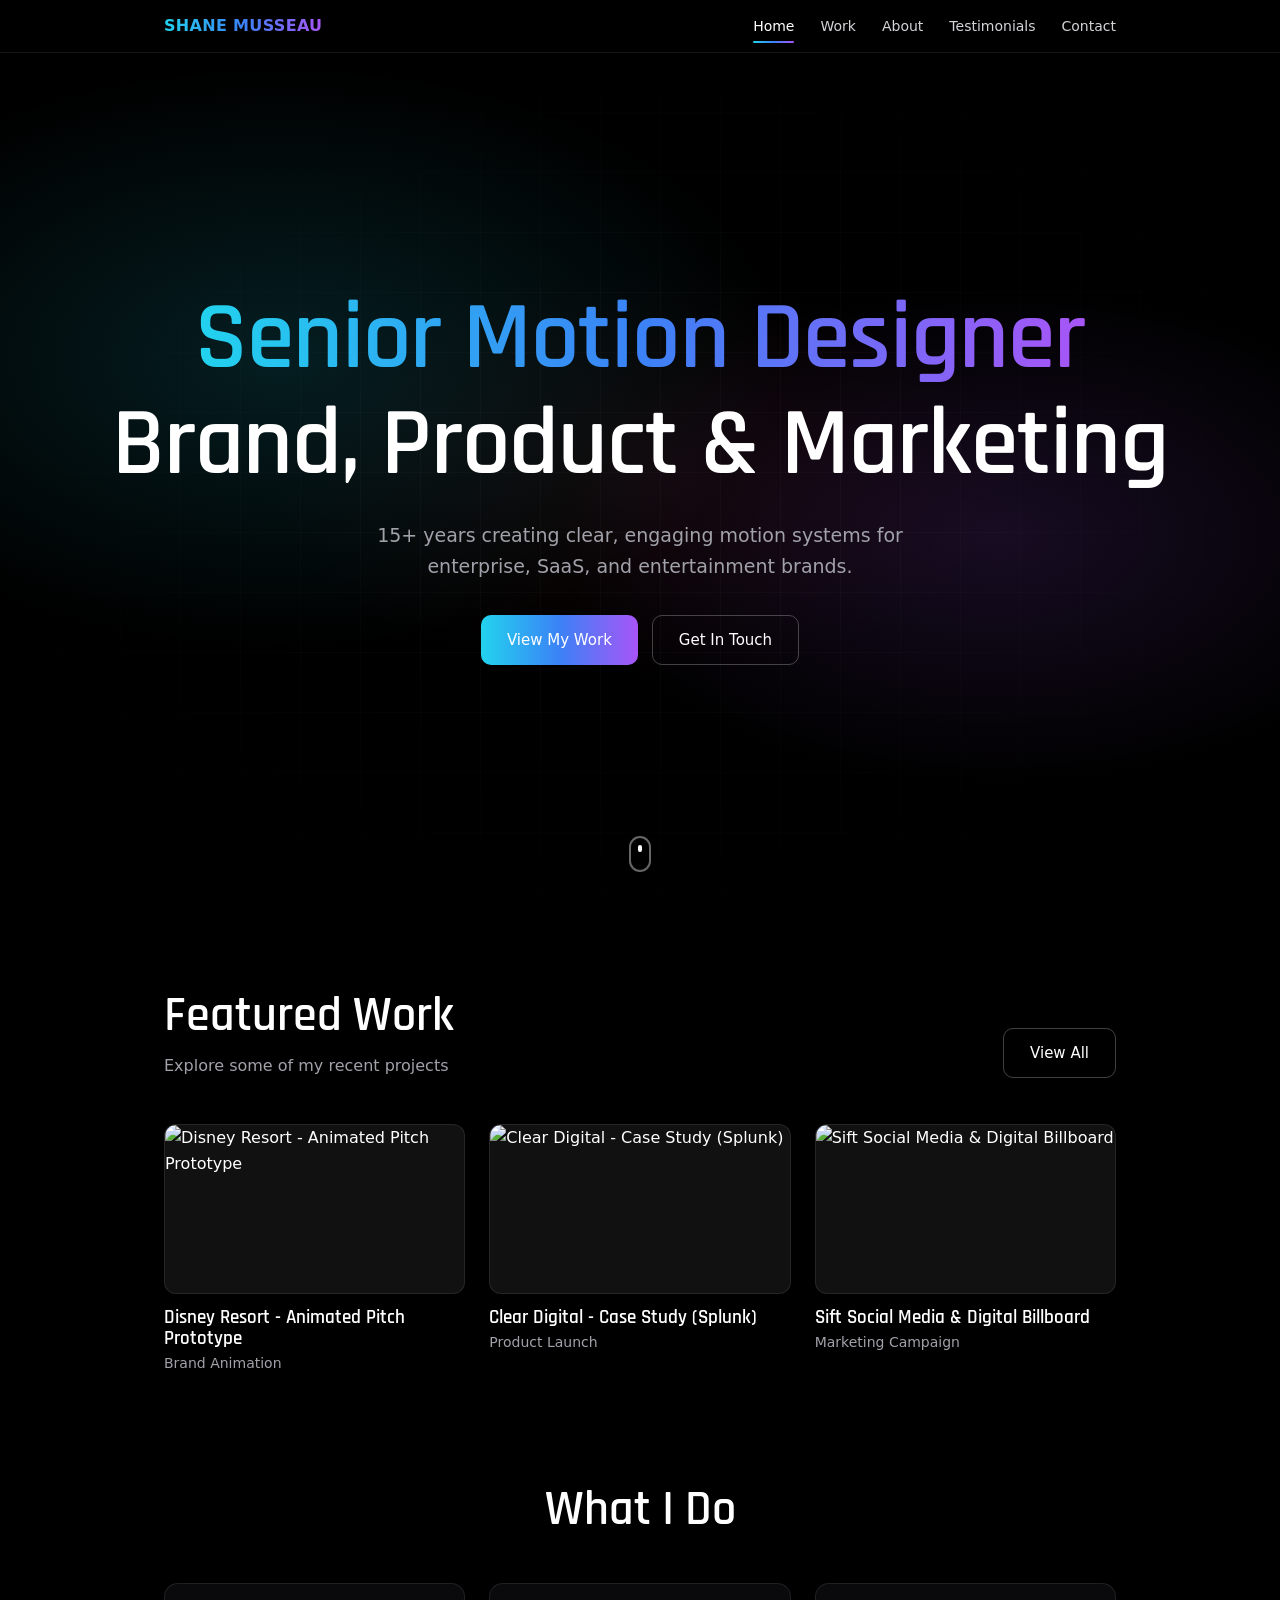
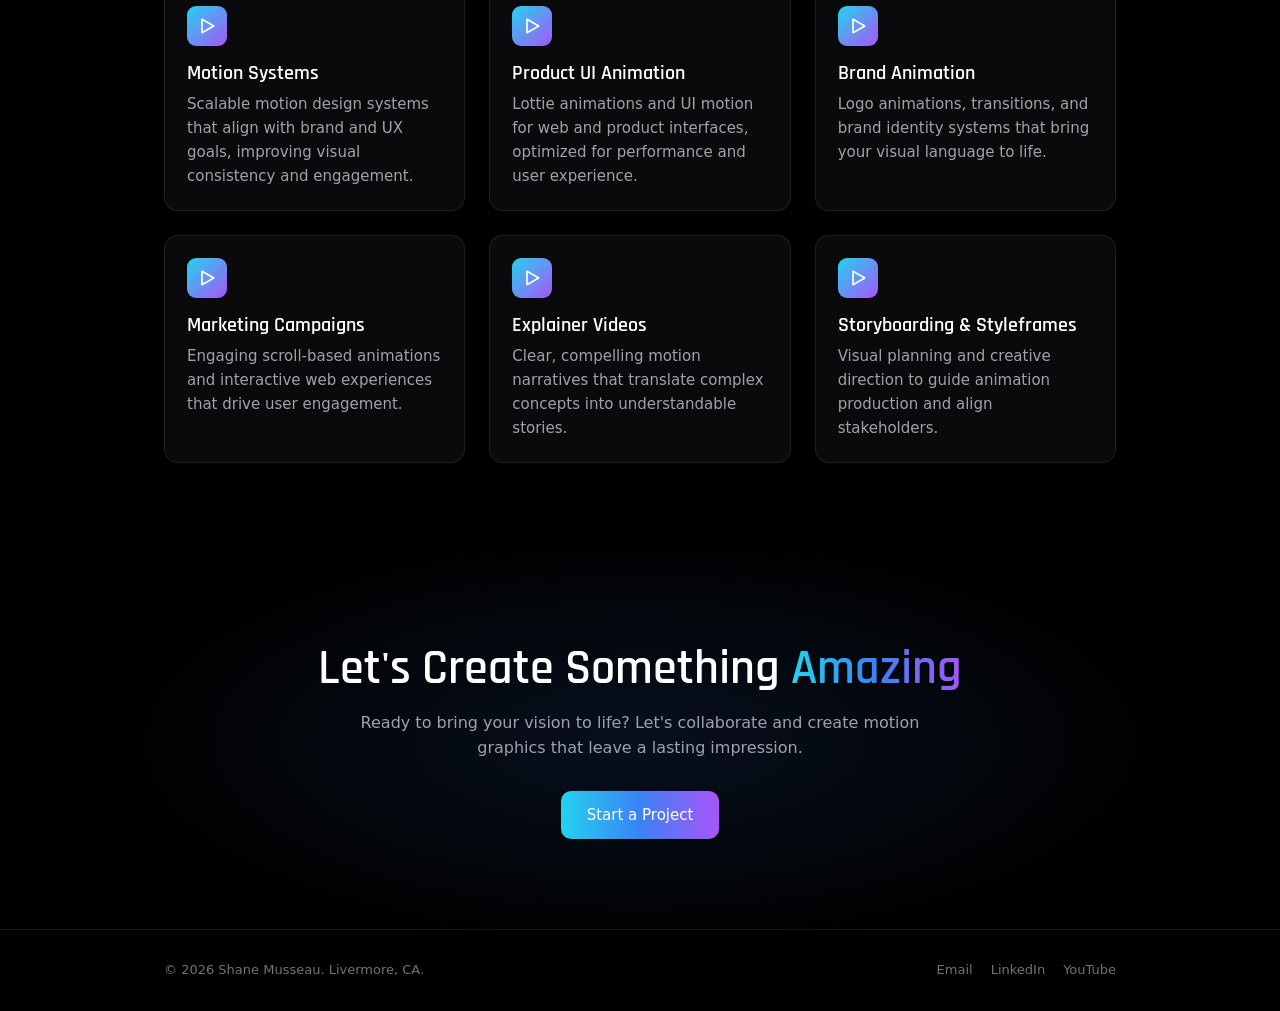
==== index.html @ 5545d0d9 "Portfolio site, rebuilt from Figma as static HTML for GitHub Pages Co-Authored-By: Claude Opus 5.5 <" ====
<!DOCTYPE html>
<html lang="en">
<head>
<meta charset="utf-8">
<meta name="viewport" content="width=device-width, initial-scale=1">
<title>Shane Musseau | Senior Motion Designer</title>
<meta name="description" content="Senior Motion Designer with 25+ years creating motion systems for enterprise, SaaS, and entertainment brands.">
<meta property="og:title" content="Shane Musseau | Senior Motion Designer">
<meta property="og:description" content="Senior Motion Designer with 25+ years creating motion systems for enterprise, SaaS, and entertainment brands.">
<meta property="og:image" content="https://img.youtube.com/vi/qlMpnjpZeMw/maxresdefault.jpg">
<meta name="theme-color" content="#000000">
<link rel="icon" href="assets/favicon.svg" type="image/svg+xml">
<link rel="preconnect" href="https://fonts.googleapis.com">
<link rel="preconnect" href="https://fonts.gstatic.com" crossorigin>
<link href="https://fonts.googleapis.com/css2?family=Rajdhani:wght@500;600;700&display=swap" rel="stylesheet">
<link rel="stylesheet" href="assets/styles.css">
</head>
<body>
<header class="site-header"><div class="wrap">
  <a class="logo" href="index.html">SHANE MUSSEAU</a>
  <button class="menu-btn" aria-label="Menu">&#9776;</button>
  <nav class="nav"><a href="index.html" class="active">Home</a><a href="work.html">Work</a><a href="about.html">About</a><a href="testimonials.html">Testimonials</a><a href="contact.html">Contact</a></nav>
</div></header>
<main>
<section class="hero" style="padding:0">
  <div class="hero-inner">
    <h1><span class="grad-text">Senior Motion Designer</span><span class="line2">Brand, Product &amp; Marketing</span></h1>
    <p>15+ years creating clear, engaging motion systems for enterprise, SaaS, and entertainment brands.</p>
    <div class="actions"><a class="btn btn-primary" href="work.html">View My Work</a><a class="btn btn-ghost" href="contact.html">Get In Touch</a></div>
  </div>
  <a class="scroll-cue" href="#featured" aria-label="Scroll down"></a>
</section>
<section id="featured"><div class="wrap">
  <div class="sec-head split reveal"><div><h2>Featured Work</h2><p>Explore some of my recent projects</p></div><a class="btn btn-ghost" href="work.html">View All</a></div>
  <div class="grid-3 reveal"><a class="tile" href="https://youtu.be/qlMpnjpZeMw" data-yt="qlMpnjpZeMw"><div class="thumb"><img src="https://img.youtube.com/vi/qlMpnjpZeMw/maxresdefault.jpg" alt="Disney Resort - Animated Pitch Prototype" loading="lazy"><div class="play"><span><svg viewBox="0 0 24 24"><path d="M8 5v14l11-7z"/></svg></span></div></div><h3>Disney Resort - Animated Pitch Prototype</h3><div class="cat">Brand Animation</div></a><a class="tile" href="https://youtu.be/fXNBvgAtwZc" data-yt="fXNBvgAtwZc"><div class="thumb"><img src="https://img.youtube.com/vi/fXNBvgAtwZc/maxresdefault.jpg" alt="Clear Digital - Case Study (Splunk)" loading="lazy"><div class="play"><span><svg viewBox="0 0 24 24"><path d="M8 5v14l11-7z"/></svg></span></div></div><h3>Clear Digital - Case Study (Splunk)</h3><div class="cat">Product Launch</div></a><a class="tile" href="https://youtu.be/JCUIS4XX-xs" data-yt="JCUIS4XX-xs"><div class="thumb"><img src="https://img.youtube.com/vi/JCUIS4XX-xs/maxresdefault.jpg" alt="Sift Social Media &amp; Digital Billboard" loading="lazy"><div class="play"><span><svg viewBox="0 0 24 24"><path d="M8 5v14l11-7z"/></svg></span></div></div><h3>Sift Social Media &amp; Digital Billboard</h3><div class="cat">Marketing Campaign</div></a></div>
</div></section>
<section style="padding-top:20px"><div class="wrap">
  <div class="sec-head reveal"><h2>What I Do</h2></div>
  <div class="grid-3 reveal"><div class="card"><div class="icon"><svg viewBox="0 0 24 24"><polygon points="6 4 20 12 6 20 6 4"/></svg></div><h3>Motion Systems</h3><p>Scalable motion design systems that align with brand and UX goals, improving visual consistency and engagement.</p></div><div class="card"><div class="icon"><svg viewBox="0 0 24 24"><polygon points="6 4 20 12 6 20 6 4"/></svg></div><h3>Product UI Animation</h3><p>Lottie animations and UI motion for web and product interfaces, optimized for performance and user experience.</p></div><div class="card"><div class="icon"><svg viewBox="0 0 24 24"><polygon points="6 4 20 12 6 20 6 4"/></svg></div><h3>Brand Animation</h3><p>Logo animations, transitions, and brand identity systems that bring your visual language to life.</p></div><div class="card"><div class="icon"><svg viewBox="0 0 24 24"><polygon points="6 4 20 12 6 20 6 4"/></svg></div><h3>Marketing Campaigns</h3><p>Engaging scroll-based animations and interactive web experiences that drive user engagement.</p></div><div class="card"><div class="icon"><svg viewBox="0 0 24 24"><polygon points="6 4 20 12 6 20 6 4"/></svg></div><h3>Explainer Videos</h3><p>Clear, compelling motion narratives that translate complex concepts into understandable stories.</p></div><div class="card"><div class="icon"><svg viewBox="0 0 24 24"><polygon points="6 4 20 12 6 20 6 4"/></svg></div><h3>Storyboarding & Styleframes</h3><p>Visual planning and creative direction to guide animation production and align stakeholders.</p></div></div>
</div></section>
<section class="cta"><div class="wrap reveal">
  <h2>Let's Create Something <span class="grad-text">Amazing</span></h2>
  <p>Ready to bring your vision to life? Let's collaborate and create motion graphics that leave a lasting impression.</p>
  <a class="btn btn-primary" href="contact.html">Start a Project</a>
</div></section>
</main>
<footer class="site-footer"><div class="wrap">
  <span>&copy; 2026 Shane Musseau. Livermore, CA.</span>
  <div class="social"><a href="mailto:smusseau.jobs@gmail.com">Email</a><a href="https://www.linkedin.com/in/shane-musseau-1315a534" target="_blank" rel="noopener">LinkedIn</a><a href="https://www.youtube.com/@ShaneMusseau" target="_blank" rel="noopener">YouTube</a></div>
</div></footer>
<div class="modal" role="dialog" aria-modal="true" aria-label="Project video"><button class="close" aria-label="Close">&times;</button><div class="frame"><iframe allow="autoplay; encrypted-media; fullscreen" allowfullscreen title="Project video"></iframe></div></div>
<script src="assets/main.js"></script>
</body>
</html>
---- assets/styles.css ----
:root{
  --bg:#000;
  --panel:#0a0a0c;
  --line:rgba(255,255,255,.09);
  --text:#fff;
  --muted:#a1a1aa;
  --dim:#71717a;
  --cyan:#22d3ee;
  --blue:#3b82f6;
  --purple:#a855f7;
  --grad:linear-gradient(90deg,var(--cyan) 0%,var(--blue) 50%,var(--purple) 100%);
  --grad-135:linear-gradient(135deg,var(--cyan),var(--purple));
  --display:"Rajdhani",sans-serif;
  --sans:ui-sans-serif,system-ui,-apple-system,"Segoe UI",Roboto,sans-serif;
  --max:1000px;
}
*{box-sizing:border-box;margin:0;padding:0}
html{scroll-behavior:smooth}
body{background:var(--bg);color:var(--text);font-family:var(--sans);line-height:1.6;-webkit-font-smoothing:antialiased}
a{color:inherit;text-decoration:none}
img{max-width:100%;display:block}
.wrap{max-width:var(--max);margin:0 auto;padding:0 24px}
.grad-text{background:var(--grad);-webkit-background-clip:text;background-clip:text;color:transparent}
h1,h2,h3{font-family:var(--display);font-weight:600;line-height:1.1}

/* Header */
.site-header{position:fixed;inset:0 0 auto 0;z-index:50;background:rgba(0,0,0,.82);backdrop-filter:blur(10px);border-bottom:1px solid var(--line)}
.site-header .wrap{display:flex;align-items:center;justify-content:space-between;height:52px}
.logo{font-weight:700;letter-spacing:.02em;background:var(--grad);-webkit-background-clip:text;background-clip:text;color:transparent}
.nav{display:flex;gap:26px;font-size:14px}
.nav a{color:#d4d4d8;position:relative;padding:4px 0;transition:color .2s}
.nav a:hover,.nav a.active{color:#fff}
.nav a.active::after{content:"";position:absolute;left:0;right:0;bottom:-2px;height:2px;border-radius:2px;background:var(--grad)}
.menu-btn{display:none;background:none;border:0;color:#fff;font-size:24px;cursor:pointer}
@media(max-width:720px){
  .menu-btn{display:block}
  .nav{position:absolute;top:52px;left:0;right:0;flex-direction:column;gap:0;background:#000;border-bottom:1px solid var(--line);display:none}
  .nav.open{display:flex}
  .nav a{padding:14px 24px}
  .nav a.active::after{display:none}
}
main{padding-top:52px}

/* Buttons */
.btn{display:inline-flex;align-items:center;justify-content:center;gap:8px;padding:12px 26px;border-radius:10px;font-size:15px;font-weight:500;transition:transform .2s,box-shadow .2s,background .2s;cursor:pointer;border:0;font-family:inherit}
.btn-primary{background:var(--grad);color:#fff}
.btn-primary:hover{transform:translateY(-2px);box-shadow:0 10px 30px rgba(99,102,241,.35)}
.btn-ghost{border:1px solid rgba(255,255,255,.25);color:#fff;background:transparent}
.btn-ghost:hover{background:rgba(255,255,255,.06)}

/* Hero */
.hero{position:relative;min-height:calc(100vh - 52px);display:flex;align-items:center;justify-content:center;text-align:center;overflow:hidden}
.hero::before{content:"";position:absolute;inset:-20%;background:
  radial-gradient(40% 35% at 30% 40%,rgba(34,211,238,.14),transparent 70%),
  radial-gradient(35% 30% at 70% 55%,rgba(168,85,247,.14),transparent 70%),
  radial-gradient(30% 25% at 50% 50%,rgba(239,68,68,.06),transparent 70%);
  animation:drift 16s ease-in-out infinite alternate}
.hero::after{content:"";position:absolute;inset:0;background-image:linear-gradient(rgba(255,255,255,.025) 1px,transparent 1px),linear-gradient(90deg,rgba(255,255,255,.025) 1px,transparent 1px);background-size:60px 60px;mask-image:radial-gradient(ellipse at center,#000 30%,transparent 75%)}
@keyframes drift{to{transform:translate3d(4%,-3%,0) rotate(6deg)}}
.hero-inner{position:relative;z-index:1;padding:40px 24px}
.hero h1{font-size:clamp(44px,8vw,96px);font-weight:600;letter-spacing:-.01em}
.hero h1 .line2{display:block;color:#fff}
.hero p{max-width:620px;margin:22px auto 34px;color:var(--muted);font-size:clamp(16px,2vw,19px)}
.hero .actions{display:flex;gap:14px;justify-content:center;flex-wrap:wrap}
.scroll-cue{position:absolute;bottom:28px;left:50%;transform:translateX(-50%);width:22px;height:36px;border:2px solid rgba(255,255,255,.4);border-radius:12px;z-index:1}
.scroll-cue::after{content:"";position:absolute;left:50%;top:7px;width:4px;height:7px;margin-left:-2px;border-radius:2px;background:#fff;animation:cue 1.6s infinite}
@keyframes cue{0%{opacity:0;transform:translateY(0)}40%{opacity:1}100%{opacity:0;transform:translateY(12px)}}

/* Sections */
section{padding:90px 0}
.sec-head{text-align:center;margin-bottom:46px}
.sec-head h2{font-size:clamp(34px,5vw,48px)}
.sec-head p{color:var(--muted);margin-top:10px}
.sec-head.split{display:flex;align-items:end;justify-content:space-between;text-align:left;gap:20px}
.page-head{padding:80px 0 30px;text-align:center}
.page-head h1{font-size:clamp(44px,7vw,72px)}
.page-head p{color:var(--muted);max-width:560px;margin:14px auto 0;font-size:17px}

/* Cards */
.grid-3{display:grid;grid-template-columns:repeat(3,1fr);gap:24px}
.grid-4{display:grid;grid-template-columns:repeat(4,1fr);gap:20px}
@media(max-width:900px){.grid-3{grid-template-columns:repeat(2,1fr)}.grid-4{grid-template-columns:repeat(2,1fr)}}
@media(max-width:560px){.grid-3,.grid-4{grid-template-columns:1fr}}
.card{background:var(--panel);border:1px solid var(--line);border-radius:14px;padding:22px;transition:border-color .25s,transform .25s}
.card:hover{border-color:rgba(99,102,241,.45);transform:translateY(-3px)}
.card h3{font-size:20px;margin:16px 0 8px}
.card p{color:var(--muted);font-size:15px}
.icon{width:40px;height:40px;border-radius:9px;background:var(--grad-135);display:grid;place-items:center}
.icon svg{width:20px;height:20px;stroke:#fff;fill:none;stroke-width:2;stroke-linecap:round;stroke-linejoin:round}

/* Project tiles */
.tile{cursor:pointer;display:block}
.thumb{position:relative;aspect-ratio:16/9;border-radius:12px;overflow:hidden;background:#111;border:1px solid var(--line)}
.thumb img{width:100%;height:100%;object-fit:cover;transition:transform .5s}
.thumb .play{position:absolute;inset:0;display:grid;place-items:center;background:rgba(0,0,0,.35);opacity:0;transition:opacity .3s}
.thumb .play span{width:58px;height:58px;border-radius:50%;background:var(--grad-135);display:grid;place-items:center;box-shadow:0 8px 30px rgba(0,0,0,.5)}
.thumb .play svg{width:22px;height:22px;fill:#fff;margin-left:3px}
.tile:hover .thumb img{transform:scale(1.05)}
.tile:hover .play{opacity:1}
.tile h3{font-size:19px;margin-top:14px}
.tile .cat{color:var(--muted);font-size:14px;margin-top:2px}

/* Carousel (work) */
.carousel{position:relative}
.track{display:flex;gap:28px;overflow-x:auto;scroll-snap-type:x mandatory;scroll-behavior:smooth;padding:10px 4px 20px;scrollbar-width:none}
.track::-webkit-scrollbar{display:none}
.slide{flex:0 0 calc((100% - 56px)/3);scroll-snap-align:center;opacity:.55;transition:opacity .35s}
.slide.is-active{opacity:1}
.slide.is-active h3{color:var(--cyan)}
.slide.is-active .thumb{box-shadow:0 0 0 1px rgba(34,211,238,.6),0 0 30px rgba(34,211,238,.25)}
@media(max-width:900px){.slide{flex-basis:80%}}
.slide p{color:var(--muted);font-size:14px;margin-top:8px}
.tools{display:flex;gap:8px;margin-top:12px}
.tool{width:30px;height:30px;border-radius:7px;display:grid;place-items:center;font:700 12px/1 var(--sans);border:1px solid}
.tool.ae{background:#00005b;color:#9999ff;border-color:#2b2bb3}
.tool.pr{background:#00005b;color:#9999ff;border-color:#2b2bb3}
.tool.ai{background:#330000;color:#ff9a00;border-color:#663300}
.tool.fg{background:#111;border-color:#333}
.tool.lt{background:#00ddb3;border-color:#00b894;color:#003d32}
.tool.fg svg{width:12px;height:18px}
.arrow{position:absolute;top:28%;width:34px;height:34px;border-radius:50%;background:#000;border:1px solid rgba(255,255,255,.35);color:#fff;display:grid;place-items:center;cursor:pointer;z-index:2}
.arrow.prev{left:-18px}.arrow.next{right:-18px}
@media(max-width:1060px){.arrow.prev{left:4px}.arrow.next{right:4px}}
.dots{display:flex;justify-content:center;gap:8px;margin-top:10px}
.dots button{width:8px;height:8px;border-radius:8px;border:0;background:#3f3f46;cursor:pointer;transition:all .3s}
.dots button.on{width:28px;background:var(--grad)}
.recent{display:grid;grid-template-columns:repeat(5,1fr);gap:16px}
@media(max-width:900px){.recent{grid-template-columns:repeat(3,1fr)}}
@media(max-width:560px){.recent{grid-template-columns:repeat(2,1fr)}}
.recent .tile h3{font:500 12px/1.4 var(--sans);text-align:center;color:var(--dim);margin-top:8px}
.recent .tile.is-active .thumb{box-shadow:0 0 0 1px rgba(34,211,238,.7),0 0 26px rgba(34,211,238,.35)}
.recent .tile.is-active h3{color:var(--cyan);font-weight:600}

/* About */
.about-grid{display:grid;grid-template-columns:1fr 1fr;gap:44px;align-items:start}
@media(max-width:860px){.about-grid{grid-template-columns:1fr}}
.photo{border-radius:16px;overflow:hidden;border:1px solid var(--line);background:#0b0b10;min-height:300px}
.photo.nophoto{display:grid;place-items:center;aspect-ratio:4/5;background:radial-gradient(60% 60% at 30% 30%,rgba(34,211,238,.25),transparent),radial-gradient(60% 60% at 70% 70%,rgba(168,85,247,.25),transparent),#0b0b10}
.photo.nophoto::after{content:"SM";font:700 96px var(--display);background:var(--grad);-webkit-background-clip:text;background-clip:text;color:transparent}
.bio h2{font-size:34px;margin-bottom:16px}
.bio p{color:#d4d4d8;margin-bottom:16px}
.skills h3{font-size:26px;margin:30px 0 18px}
.skill{margin-bottom:16px}
.skill .row{display:flex;justify-content:space-between;font-size:14px;margin-bottom:7px}
.skill .row span:last-child{color:var(--muted)}
.bar{height:6px;border-radius:6px;background:#1c1c22;overflow:hidden}
.bar i{display:block;height:100%;width:0;background:var(--grad);border-radius:6px;transition:width 1.4s cubic-bezier(.2,.8,.2,1)}
.stat{text-align:center;padding:26px 16px}
.stat b{display:block;font:400 44px/1.1 var(--sans);background:linear-gradient(90deg,#60a5fa,#a78bfa);-webkit-background-clip:text;background-clip:text;color:transparent}
.stat span{color:var(--muted);font-size:14px}
.value{text-align:center}
.value .icon{margin:0 auto}

/* Testimonials */
.quotes{columns:2 380px;column-gap:24px}
.quote{break-inside:avoid;margin-bottom:24px}
.quote blockquote{color:#d4d4d8;font-size:15px;position:relative;padding-top:26px}
.quote blockquote::before{content:"\201C";position:absolute;top:-14px;left:-2px;font:700 60px/1 Georgia,serif;background:var(--grad-135);-webkit-background-clip:text;background-clip:text;color:transparent}
.who{display:flex;align-items:center;gap:12px;margin-top:18px;padding-top:16px;border-top:1px solid var(--line)}
.avatar{width:42px;height:42px;border-radius:50%;background:var(--grad-135);display:grid;place-items:center;font:700 15px var(--display);flex:none}
.who b{display:block;font-size:15px}
.who small{color:var(--muted);font-size:13px}
.li-note{text-align:center;color:var(--muted);margin-top:20px}
.li-note a{display:inline-flex;margin-top:12px}

/* Contact */
.contact-grid{display:grid;grid-template-columns:1.2fr 1fr;gap:28px}
@media(max-width:860px){.contact-grid{grid-template-columns:1fr}}
form label{display:block;font-size:14px;color:#d4d4d8;margin:0 0 6px}
form .f{margin-bottom:18px}
input,textarea{width:100%;background:#0f0f13;border:1px solid var(--line);border-radius:10px;padding:12px 14px;color:#fff;font:15px var(--sans);transition:border-color .2s}
input:focus,textarea:focus{outline:0;border-color:var(--blue)}
textarea{min-height:150px;resize:vertical}
.info-item{display:flex;gap:14px;margin-bottom:18px}
.info-item .icon{flex:none}
.info-item small{color:var(--muted);display:block;font-size:13px}
.hours{display:grid;grid-template-columns:auto 1fr;gap:4px 18px;font-size:14px;color:#d4d4d8;margin-top:8px}
.hours span:nth-child(odd){color:var(--muted)}
.form-note{font-size:13px;color:var(--dim);margin-top:10px}

/* CTA + footer */
.cta{text-align:center;background:radial-gradient(60% 80% at 50% 50%,rgba(59,130,246,.12),transparent 70%)}
.cta h2{font-size:clamp(32px,5vw,48px)}
.cta p{color:var(--muted);max-width:560px;margin:14px auto 30px}
.site-footer{border-top:1px solid var(--line);padding:30px 0;color:var(--dim);font-size:13px}
.site-footer .wrap{display:flex;justify-content:space-between;flex-wrap:wrap;gap:12px}
.site-footer a:hover{color:#fff}
.site-footer .social{display:flex;gap:18px}

/* Video modal */
.modal{position:fixed;inset:0;z-index:100;background:rgba(0,0,0,.88);display:none;align-items:center;justify-content:center;padding:24px}
.modal.open{display:flex}
.modal .frame{width:min(1100px,100%);aspect-ratio:16/9;background:#000;border-radius:12px;overflow:hidden;box-shadow:0 30px 80px rgba(0,0,0,.6)}
.modal iframe{width:100%;height:100%;border:0}
.modal .close{position:absolute;top:18px;right:22px;background:none;border:0;color:#fff;font-size:34px;cursor:pointer;line-height:1}

/* Reveal */
.reveal{opacity:0;transform:translateY(24px);transition:opacity .8s ease,transform .8s ease}
.reveal.in{opacity:1;transform:none}
@media(prefers-reduced-motion:reduce){*{animation:none!important;transition:none!important}.reveal{opacity:1;transform:none}}
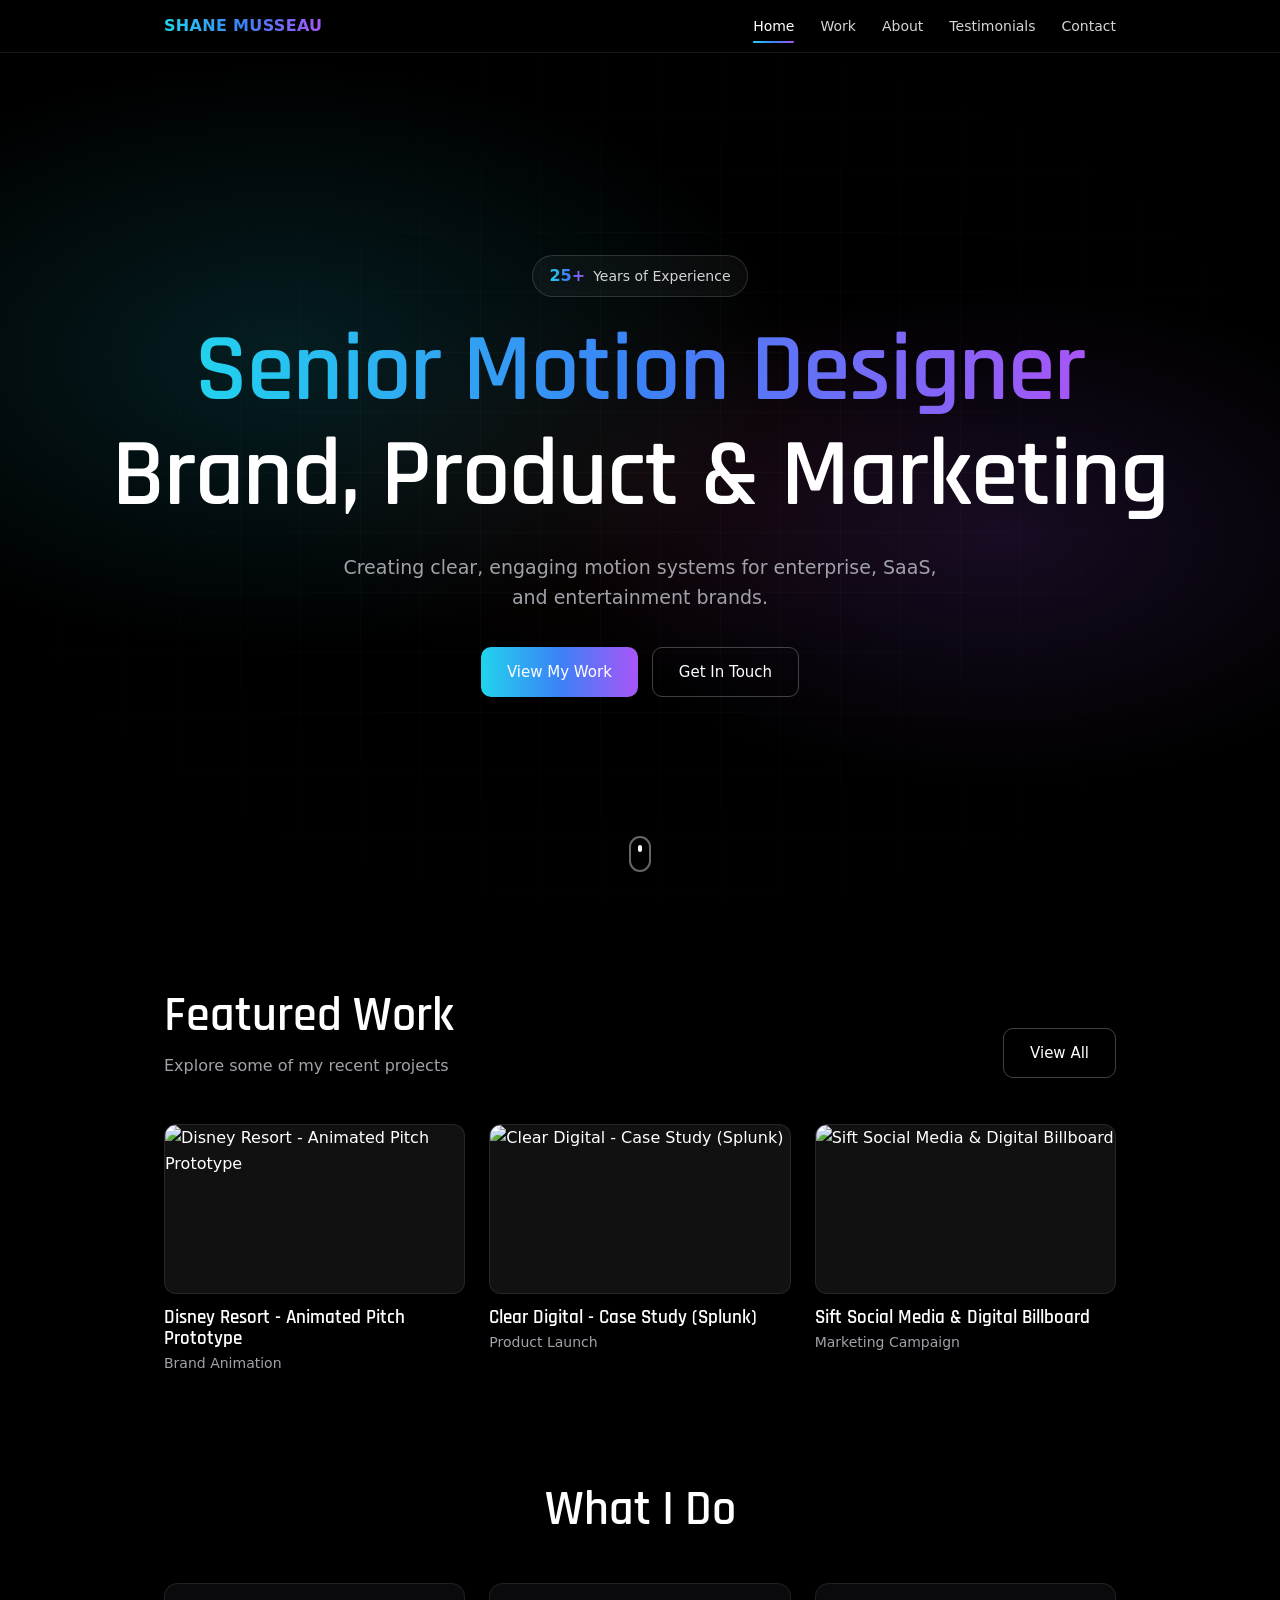
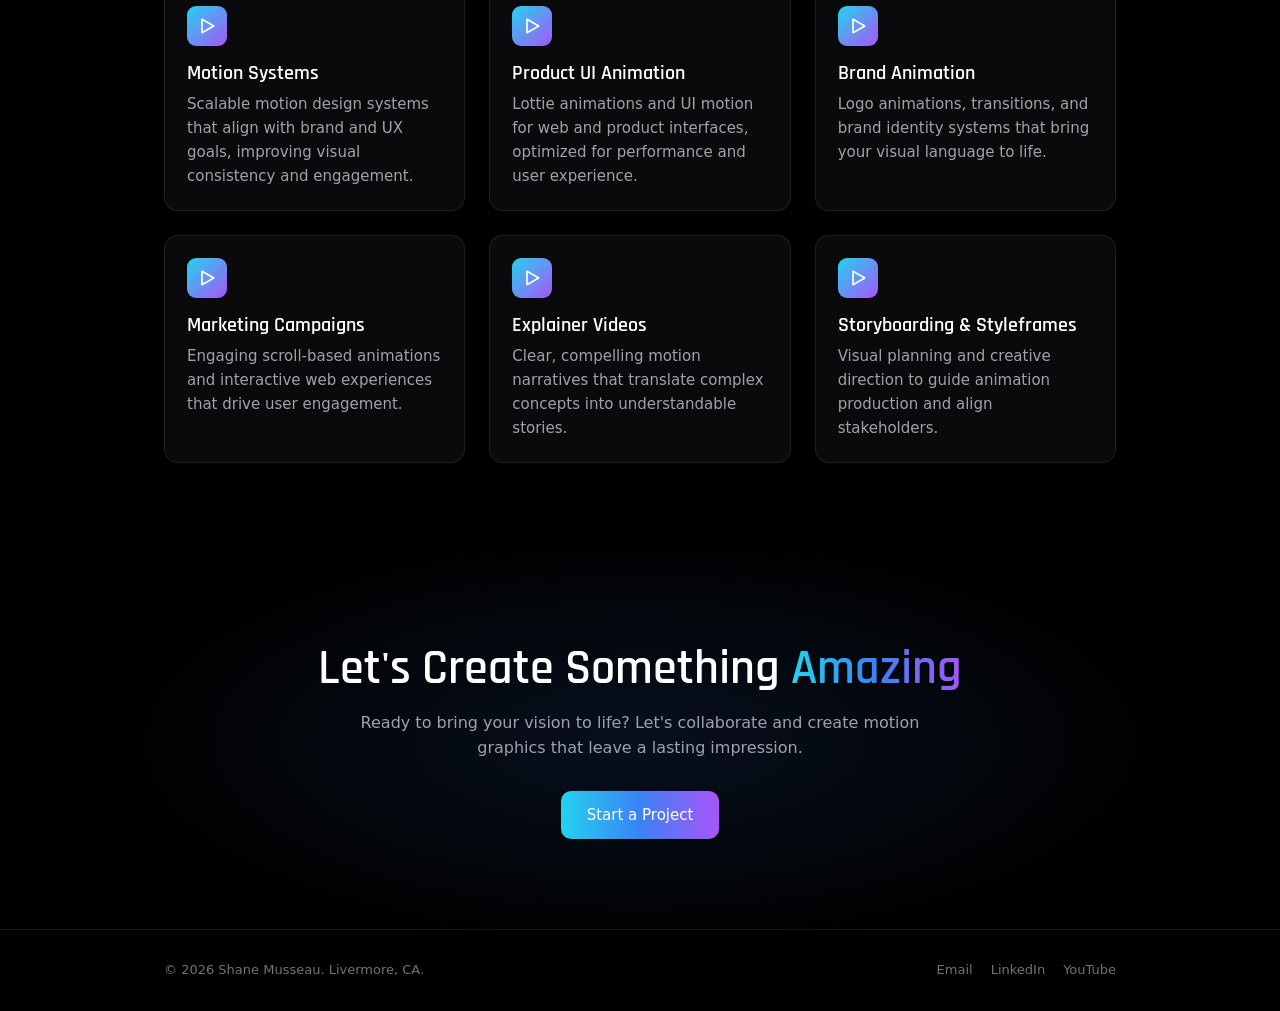
==== commit b8ca921d: "Live contact form via FormSubmit, 25+ years badge on home Co-Authored-By: Claude Opus 5.5 <noreply@a" ====
--- a/index.html
+++ b/index.html
@@ -24,8 +24,9 @@
 <main>
 <section class="hero" style="padding:0">
   <div class="hero-inner">
+    <div class="badge"><b>25+</b> Years of Experience</div>
     <h1><span class="grad-text">Senior Motion Designer</span><span class="line2">Brand, Product &amp; Marketing</span></h1>
-    <p>15+ years creating clear, engaging motion systems for enterprise, SaaS, and entertainment brands.</p>
+    <p>Creating clear, engaging motion systems for enterprise, SaaS, and entertainment brands.</p>
     <div class="actions"><a class="btn btn-primary" href="work.html">View My Work</a><a class="btn btn-ghost" href="contact.html">Get In Touch</a></div>
   </div>
   <a class="scroll-cue" href="#featured" aria-label="Scroll down"></a>
--- a/assets/styles.css
+++ b/assets/styles.css
@@ -198,3 +198,6 @@
 .reveal{opacity:0;transform:translateY(24px);transition:opacity .8s ease,transform .8s ease}
 .reveal.in{opacity:1;transform:none}
 @media(prefers-reduced-motion:reduce){*{animation:none!important;transition:none!important}.reveal{opacity:1;transform:none}}
+.badge{display:inline-flex;align-items:center;gap:8px;padding:7px 16px;margin-bottom:22px;border-radius:999px;border:1px solid rgba(255,255,255,.14);background:rgba(255,255,255,.04);font-size:14px;color:#d4d4d8}
+.badge b{background:var(--grad);-webkit-background-clip:text;background-clip:text;color:transparent;font-size:16px}
+.form-note.ok{color:#4ade80}.form-note.err{color:#f87171}
